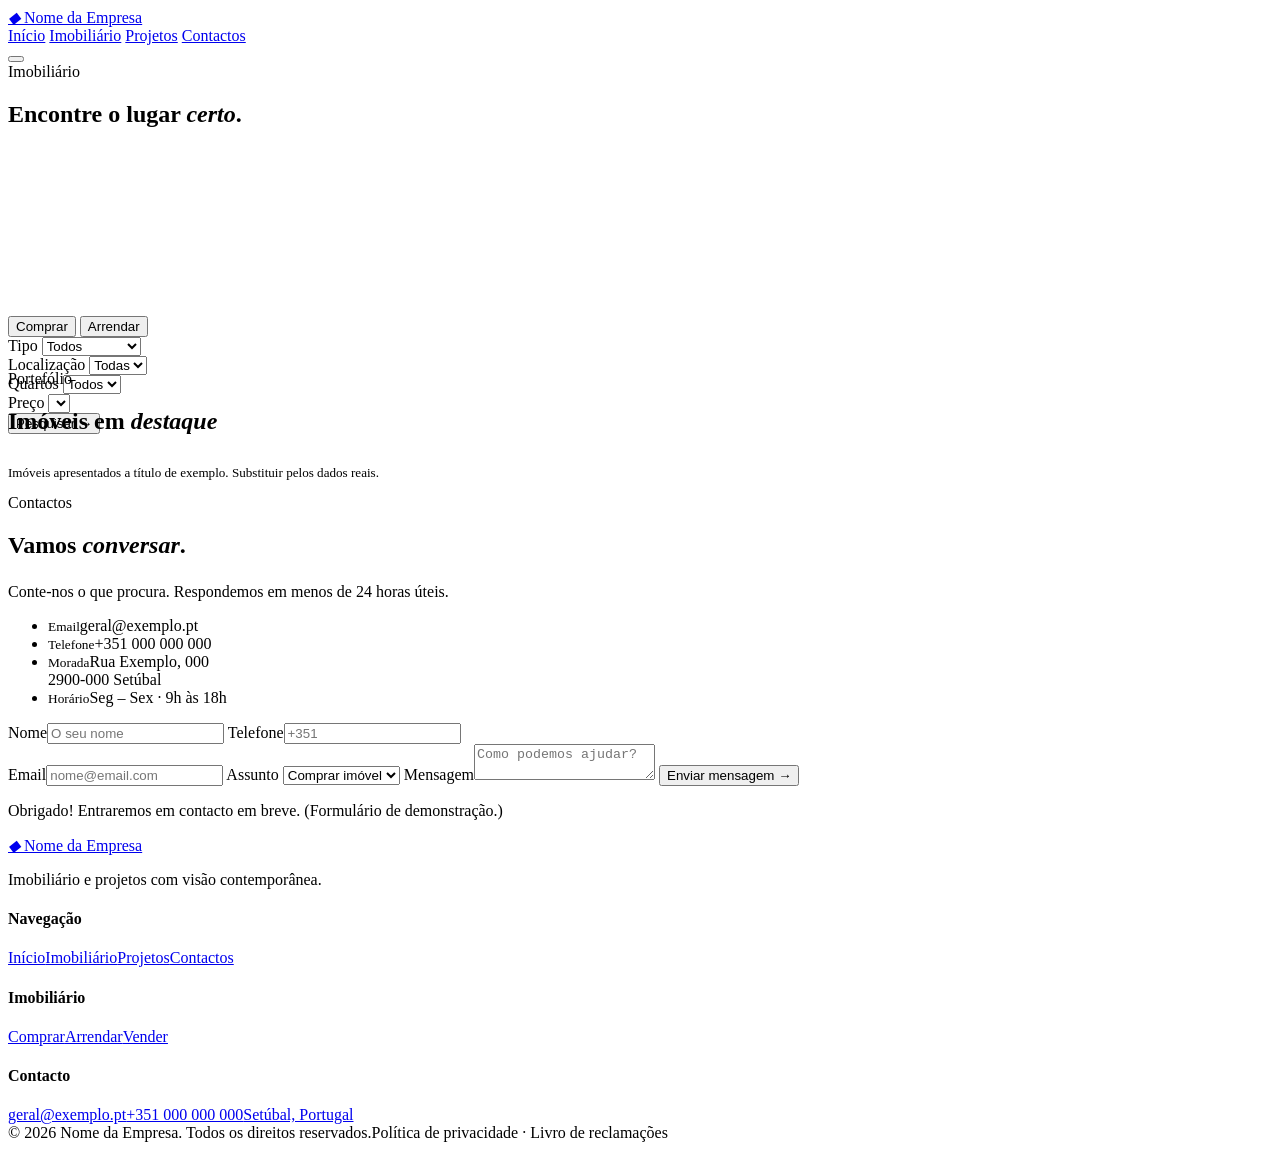
==== imobiliario.html @ 22349553 "Primeiro commit!!" ====
<!doctype html>
<html lang="pt-PT">
<head>
<meta charset="utf-8">
<meta name="viewport" content="width=device-width,initial-scale=1,viewport-fit=cover">
<meta name="theme-color" content="#050505">
<title>Imobiliário | Nome da Empresa</title>
<meta name="description" content="Moradias, apartamentos e terrenos para comprar, vender ou arrendar.">
<link rel="preconnect" href="https://fonts.googleapis.com">
<link rel="preconnect" href="https://fonts.gstatic.com" crossorigin>
<link href="https://fonts.googleapis.com/css2?family=Fraunces:ital,opsz,wght@0,9..144,300;0,9..144,400;1,9..144,300;1,9..144,400&family=Inter:wght@300;400;500;600&display=swap" rel="stylesheet">
<link rel="stylesheet" href="css/style.css">
</head>
<body>

<header class="nav">
  <div class="wrap">
    <a href="index.html" class="logo"><i><span>◆</span></i> Nome da Empresa</a>
    <nav class="menu">
      <a href="index.html">Início</a>
      <a href="imobiliario.html" class="active">Imobiliário</a>
      <a href="projetos.html">Projetos</a>
      <a href="#contactos" class="cta">Contactos</a>
    </nav>
    <button class="burger" aria-label="Menu"><span></span></button>
  </div>
</header>

<section class="hero page-hero" style="padding-bottom:130px">
  <div class="hero-bg" style="background-image:url('https://images.unsplash.com/photo-1613490493576-7fde63acd811?auto=format&fit=crop&w=2000&q=80')"></div>
  <div class="wrap">
    <span class="eyebrow">Imobiliário</span>
    <h1>Encontre o lugar <em>certo</em>.</h1>
    <p class="lead" style="margin-top:24px;color:rgba(255,255,255,.82)">Uma seleção cuidada de imóveis, com acompanhamento em todas as fases do negócio.</p>
  </div>
</section>

<div class="search">
  <div class="wrap">
    <div class="search-box">
      <div class="seg">
        <button class="on" data-neg="comprar">Comprar</button>
        <button data-neg="arrendar">Arrendar</button>
      </div>
      <div class="field"><label for="f-tipo">Tipo</label>
        <select id="f-tipo"><option value="">Todos</option><option>Moradia</option><option>Apartamento</option><option>Terreno</option></select></div>
      <div class="field"><label for="f-zona">Localização</label>
        <select id="f-zona"><option value="">Todas</option></select></div>
      <div class="field"><label for="f-quartos">Quartos</label>
        <select id="f-quartos"><option value="">Todos</option><option value="1">1+</option><option value="2">2+</option><option value="3">3+</option><option value="4">4+</option></select></div>
      <div class="field"><label for="f-preco">Preço</label>
        <select id="f-preco"></select></div>
      <button class="btn btn-primary" id="search-btn">Pesquisar <span class="arr">→</span></button>
    </div>
  </div>
</div>

<section class="sec light" id="listings" style="margin-top:-64px;padding-top:0">
  <div class="wrap">
    <div class="listing-bar">
      <div><span class="eyebrow" style="margin-top:100px">Portefólio</span><h2>Imóveis em <em>destaque</em></h2></div>
      <span class="count" id="count"></span>
    </div>
    <div class="grid" id="grid"></div>
    <p class="muted" style="margin-top:30px;font-size:.82rem">Imóveis apresentados a título de exemplo. Substituir pelos dados reais.</p>
  </div>
</section>

<section class="sec light" id="contactos">
  <div class="wrap contact">
    <div class="rv">
      <span class="eyebrow">Contactos</span>
      <h2>Vamos <em>conversar</em>.</h2>
      <p class="lead muted" style="margin-top:24px">Conte-nos o que procura. Respondemos em menos de 24 horas úteis.</p>
      <ul>
        <li><small>Email</small><span>geral@exemplo.pt</span></li>
        <li><small>Telefone</small><span>+351 000 000 000</span></li>
        <li><small>Morada</small><span>Rua Exemplo, 000<br>2900-000 Setúbal</span></li>
        <li><small>Horário</small><span>Seg – Sex · 9h às 18h</span></li>
      </ul>
    </div>
    <form class="rv d1" data-demo>
      <div class="row">
        <label>Nome<input type="text" required placeholder="O seu nome"></label>
        <label>Telefone<input type="tel" placeholder="+351"></label>
      </div>
      <label>Email<input type="email" required placeholder="nome@email.com"></label>
      <label>Assunto
        <select><option>Comprar imóvel</option><option>Vender imóvel</option><option>Arrendar</option><option>Novo projeto</option><option>Outro</option></select>
      </label>
      <label>Mensagem<textarea placeholder="Como podemos ajudar?"></textarea></label>
      <button class="btn btn-primary" type="submit" style="justify-self:start">Enviar mensagem <span class="arr">→</span></button>
      <p class="form-ok">Obrigado! Entraremos em contacto em breve. (Formulário de demonstração.)</p>
    </form>
  </div>
</section>

<footer>
  <div class="wrap">
    <div class="foot">
      <div><a href="index.html" class="logo"><i><span>◆</span></i> Nome da Empresa</a><p>Imobiliário e projetos com visão contemporânea.</p></div>
      <div><h4>Navegação</h4><a href="index.html">Início</a><a href="imobiliario.html">Imobiliário</a><a href="projetos.html">Projetos</a><a href="#contactos">Contactos</a></div>
      <div><h4>Imobiliário</h4><a href="imobiliario.html">Comprar</a><a href="imobiliario.html">Arrendar</a><a href="imobiliario.html">Vender</a></div>
      <div><h4>Contacto</h4><a href="mailto:geral@exemplo.pt">geral@exemplo.pt</a><a href="tel:+351000000000">+351 000 000 000</a><a href="#contactos">Setúbal, Portugal</a></div>
    </div>
    <div class="legal"><span>© 2026 Nome da Empresa. Todos os direitos reservados.</span><span>Política de privacidade · Livro de reclamações</span></div>
  </div>
</footer>

<script src="js/main.js"></script>
</body>
</html>
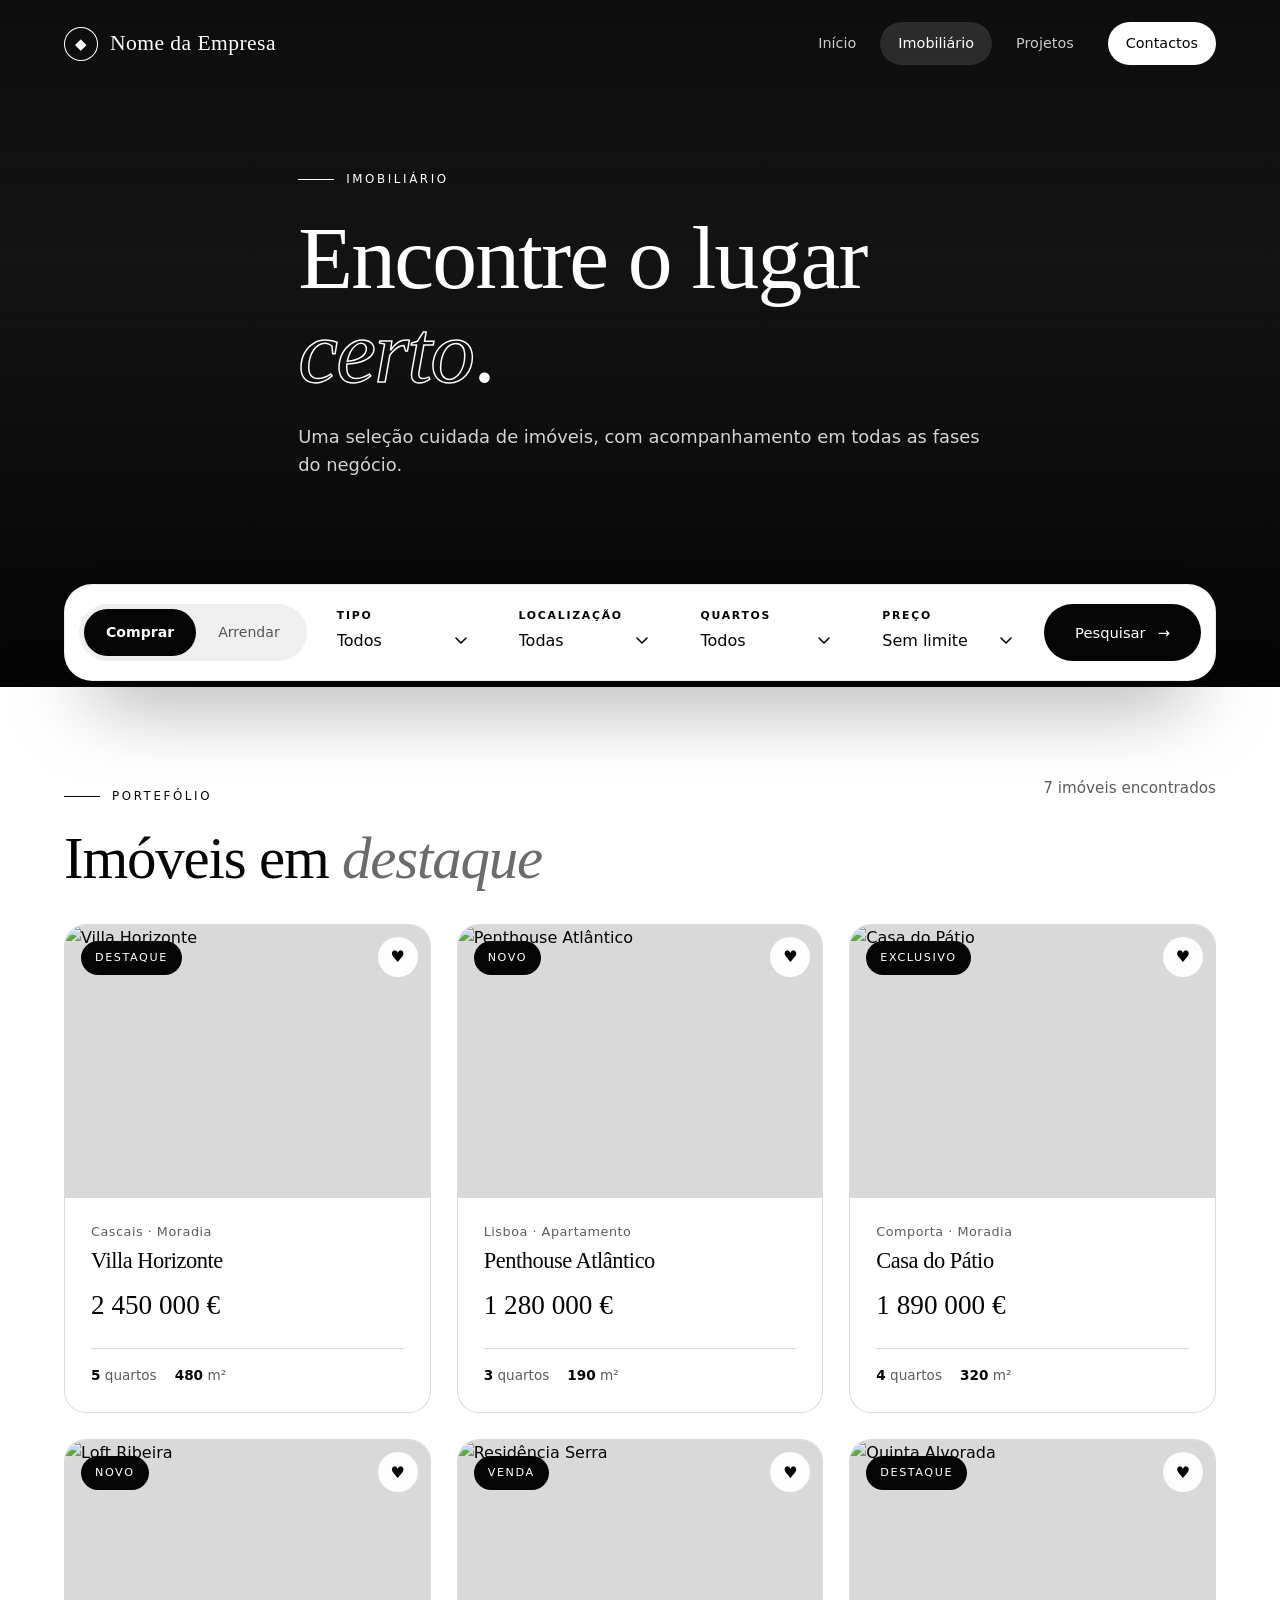
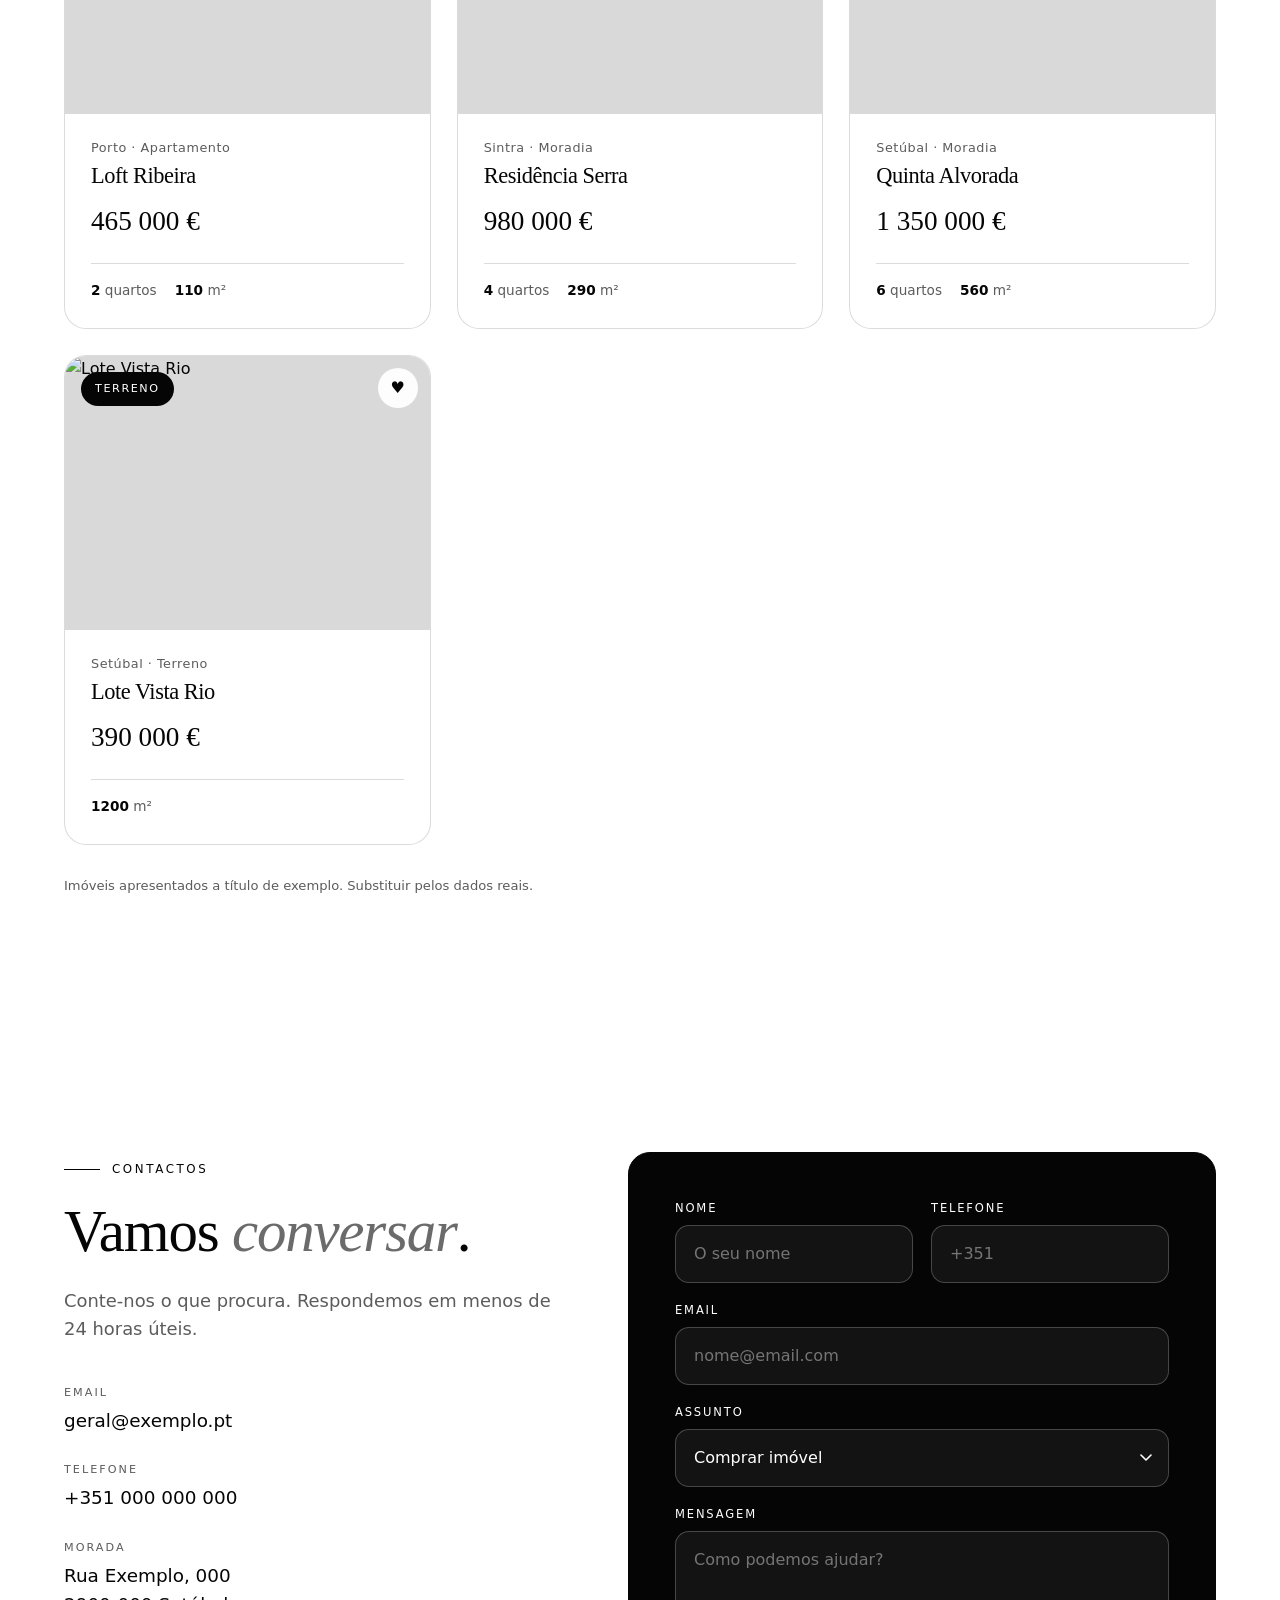
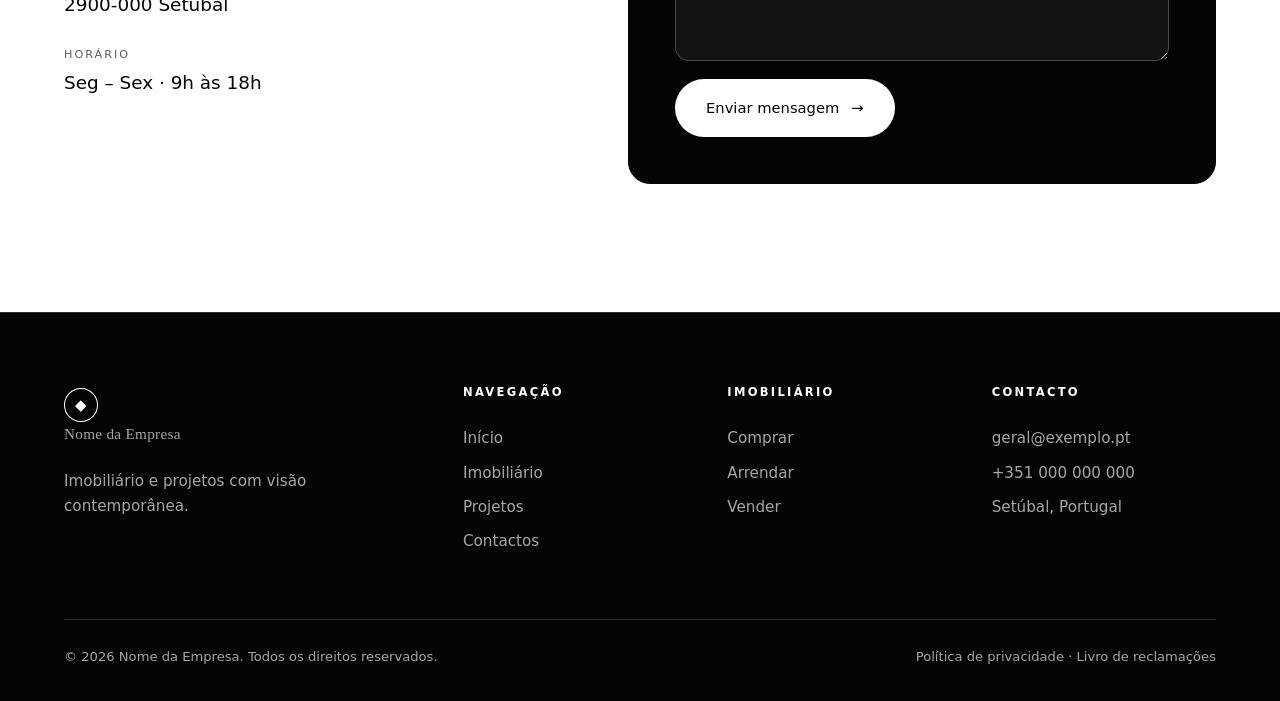
==== commit 1e4050f6: "Alteracoes feitas com sucesso" ====
--- a/imobiliario.html
+++ b/imobiliario.html
@@ -10,6 +10,7 @@
 <link rel="preconnect" href="https://fonts.gstatic.com" crossorigin>
 <link href="https://fonts.googleapis.com/css2?family=Fraunces:ital,opsz,wght@0,9..144,300;0,9..144,400;1,9..144,300;1,9..144,400&family=Inter:wght@300;400;500;600&display=swap" rel="stylesheet">
 <link rel="stylesheet" href="css/style.css">
+<noscript><style>.rv{opacity:1;transform:none}</style></noscript>
 </head>
 <body>
 
@@ -27,7 +28,7 @@
 </header>
 
 <section class="hero page-hero" style="padding-bottom:130px">
-  <div class="hero-bg" style="background-image:url('https://images.unsplash.com/photo-1613490493576-7fde63acd811?auto=format&fit=crop&w=2000&q=80')"></div>
+  <div class="hero-bg" style="--bg-sm:url('https://images.unsplash.com/photo-1613490493576-7fde63acd811?auto=format&fit=crop&w=1200&q=80');--bg-lg:url('https://images.unsplash.com/photo-1613490493576-7fde63acd811?auto=format&fit=crop&w=2000&q=80')"></div>
   <div class="wrap">
     <span class="eyebrow">Imobiliário</span>
     <h1>Encontre o lugar <em>certo</em>.</h1>
--- a/css/style.css
+++ b/css/style.css
@@ -0,0 +1,385 @@
+/* ==========================================================
+   Base — tema preto & branco (predomínio do branco)
+   ========================================================== */
+:root{
+  --bg:#050505; --bg2:#111111; --ink:#ffffff; --muted:#a6a6a6; --line:rgba(255,255,255,.16);
+  --paper:#ffffff; --paper-ink:#050505; --paper-muted:#5c5c5c; --paper-line:rgba(0,0,0,.14); --paper-soft:#f2f2f2;
+  --radius:22px; --ease:cubic-bezier(.2,.7,.2,1);
+  --display:'Fraunces',Georgia,serif; --sans:'Inter',system-ui,sans-serif;
+  --pad:clamp(20px,5vw,72px);
+}
+*{box-sizing:border-box;margin:0;padding:0}
+html{scroll-behavior:smooth}
+body{font-family:var(--sans);background:var(--bg);color:var(--ink);line-height:1.6;-webkit-font-smoothing:antialiased;overflow-x:hidden}
+img{display:block;max-width:100%}
+a{color:inherit;text-decoration:none}
+button{font:inherit;cursor:pointer;border:0;background:none;color:inherit}
+.wrap{max-width:1360px;margin:0 auto;padding:0 var(--pad)}
+section{position:relative}
+#contactos{scroll-margin-top:40px}
+.sec{padding:clamp(72px,10vw,140px) 0}
+.light{background:var(--paper);color:var(--paper-ink)}
+.light .muted{color:var(--paper-muted)}
+.muted{color:var(--muted)}
+
+h1,h2,h3{font-family:var(--display);font-weight:400;line-height:1.05;letter-spacing:-.02em}
+h1{font-size:clamp(2.8rem,8vw,7rem)}
+h2{font-size:clamp(2.1rem,4.6vw,4rem)}
+h3{font-size:1.5rem}
+em{font-style:italic;color:#bdbdbd}
+.light em{color:#6b6b6b}
+.hero h1 em{color:transparent;-webkit-text-stroke:1.5px #fff}
+.eyebrow{display:inline-flex;align-items:center;gap:12px;font-size:.74rem;letter-spacing:.22em;text-transform:uppercase;color:var(--ink);margin-bottom:22px;font-weight:500}
+.light .eyebrow{color:var(--paper-ink)}
+.eyebrow::before{content:"";width:36px;height:1px;background:currentColor}
+.lead{font-size:clamp(1.05rem,1.4vw,1.25rem);max-width:60ch}
+
+/* Buttons */
+.btn{display:inline-flex;align-items:center;gap:12px;padding:16px 30px;border-radius:999px;font-weight:500;font-size:.92rem;transition:.4s var(--ease);border:1px solid transparent}
+.btn-primary{background:#fff;color:#050505}
+.btn-primary:hover{background:#e4e4e4;transform:translateY(-2px)}
+.light .btn-primary{background:#050505;color:#fff}
+.light .btn-primary:hover{background:#2b2b2b}
+.btn-line{border-color:rgba(255,255,255,.35);color:var(--ink)}
+.btn-line:hover{background:#fff;color:#050505;border-color:#fff}
+.light .btn-line{border-color:rgba(0,0,0,.3);color:var(--paper-ink)}
+.light .btn-line:hover{background:var(--paper-ink);color:#fff;border-color:var(--paper-ink)}
+.btn .arr{transition:transform .4s var(--ease)}
+.btn:hover .arr{transform:translateX(5px)}
+
+/* ==========================================================
+   Header
+   ========================================================== */
+.nav{position:fixed;inset:0 0 auto 0;z-index:50;padding:22px 0;transition:.4s var(--ease)}
+/* O fundo desfocado vive num pseudo-elemento: um backdrop-filter no próprio .nav prendia o menu mobile (position:fixed) ao cabeçalho em vez do ecrã */
+.nav::before{content:"";position:absolute;inset:0;z-index:-1;background:rgba(5,5,5,.86);-webkit-backdrop-filter:blur(18px);backdrop-filter:blur(18px);border-bottom:1px solid var(--line);opacity:0;transition:opacity .4s var(--ease)}
+.nav.scrolled{padding:14px 0}
+.nav.scrolled::before{opacity:1}
+.nav .wrap{display:flex;align-items:center;justify-content:space-between}
+.logo{display:flex;align-items:center;gap:12px;font-family:var(--display);font-size:1.35rem;letter-spacing:.02em}
+.logo i{width:34px;height:34px;border:1px solid #fff;border-radius:50%;display:grid;place-items:center;font-style:normal;color:#fff;font-size:.95rem;transform:rotate(45deg)}
+.logo i span{transform:rotate(-45deg)}
+.menu{display:flex;gap:6px;align-items:center}
+.menu a{padding:10px 18px;border-radius:999px;font-size:.9rem;color:rgba(255,255,255,.78);transition:.3s}
+.menu a:hover,.menu a.active{color:#fff;background:rgba(255,255,255,.12)}
+.menu a.cta{background:#fff;color:#050505;margin-left:10px;font-weight:500}
+.menu a.cta:hover{background:#e4e4e4}
+.burger{display:none;width:44px;height:44px;border:1px solid var(--line);border-radius:50%;place-items:center}
+.burger span,.burger span::before{display:block;width:18px;height:1.5px;background:#fff;position:relative;content:""}
+.burger span::before{position:absolute;top:6px;left:0}
+@media(max-width:860px){
+  .burger{display:grid}
+  .menu{position:fixed;inset:0;background:var(--bg);flex-direction:column;justify-content:center;gap:10px;opacity:0;visibility:hidden;pointer-events:none;transition:opacity .4s var(--ease),visibility 0s linear .4s}
+  .menu.open{opacity:1;visibility:visible;pointer-events:auto;transition-delay:0s}
+  .menu a{font-family:var(--display);font-size:clamp(1.6rem,7vw,2rem);color:#fff}
+  .burger{position:relative;z-index:60}
+  .logo{position:relative;z-index:60}
+}
+
+/* ==========================================================
+   Hero
+   ========================================================== */
+.hero{min-height:100vh;min-height:100svh;display:flex;align-items:flex-end;padding:clamp(110px,16vw,140px) 0 clamp(44px,8vw,70px);overflow:hidden;isolation:isolate}
+.hero-bg{position:absolute;inset:0;z-index:-2;background:#1a1a1a center/cover no-repeat;background-image:var(--bg-sm);transform:scale(1.08);animation:zoom 18s var(--ease) forwards}
+/* Imagem de fundo leve em telemóvel, grande só a partir de tablet (o browser só descarrega a que se aplica) */
+@media(min-width:700px){.hero-bg{background-image:var(--bg-lg,var(--bg-sm))}}
+@keyframes zoom{to{transform:scale(1)}}
+.hero::after{content:"";position:absolute;inset:0;z-index:-1;background:linear-gradient(180deg,rgba(5,5,5,.6) 0%,rgba(5,5,5,.3) 40%,rgba(5,5,5,.94) 100%)}
+.hero h1{max-width:14ch}
+.hero p.lead{margin:28px 0 38px;color:rgba(255,255,255,.82)}
+.hero-actions{display:flex;gap:14px;flex-wrap:wrap}
+.hero-foot{display:flex;justify-content:space-between;align-items:flex-end;gap:30px;flex-wrap:wrap}
+.scroll-cue{display:flex;align-items:center;gap:14px;font-size:.72rem;letter-spacing:.2em;text-transform:uppercase;color:var(--muted)}
+.scroll-cue::after{content:"";width:1px;height:54px;background:linear-gradient(#fff,transparent);animation:cue 2s infinite}
+@keyframes cue{0%{transform:scaleY(0);transform-origin:top}50%{transform:scaleY(1);transform-origin:top}51%{transform-origin:bottom}100%{transform:scaleY(0);transform-origin:bottom}}
+.page-hero{min-height:72vh;min-height:72svh}
+.page-hero h1{font-size:clamp(2.3rem,7vw,6rem)}
+
+/* ==========================================================
+   Cartão preto dentro de secção branca
+   ========================================================== */
+.dark-card{background:var(--bg2);color:#fff;border-radius:var(--radius);padding:clamp(30px,6vw,80px)}
+.light .dark-card .eyebrow{color:#fff}
+.light .dark-card .muted{color:rgba(255,255,255,.7)}
+.light .dark-card em{color:#bdbdbd}
+.light .dark-card .btn-line{border-color:rgba(255,255,255,.35);color:#fff}
+.light .dark-card .btn-line:hover{background:#fff;color:#050505;border-color:#fff}
+.dark-card .img-frame{border:1px solid var(--line)}
+
+/* ==========================================================
+   Layout helpers
+   ========================================================== */
+.split{display:grid;grid-template-columns:1fr 1fr;gap:clamp(30px,6vw,110px);align-items:center}
+@media(max-width:900px){.split{grid-template-columns:1fr}}
+.head{display:flex;justify-content:space-between;align-items:flex-end;gap:30px;flex-wrap:wrap;margin-bottom:56px}
+.head h2{max-width:16ch}
+.img-frame{border-radius:var(--radius);overflow:hidden;position:relative;aspect-ratio:4/5;background:#1a1a1a}
+.img-frame img{width:100%;height:100%;object-fit:cover;transition:transform 1.2s var(--ease)}
+.img-frame:hover img{transform:scale(1.05)}
+
+/* Division cards (home) */
+.divisions{display:grid;grid-template-columns:1fr 1fr;gap:22px}
+@media(max-width:820px){.divisions{grid-template-columns:1fr}}
+.division{position:relative;min-height:560px;border-radius:var(--radius);overflow:hidden;display:flex;align-items:flex-end;padding:38px;isolation:isolate;background:#1a1a1a;border:1px solid var(--line)}
+.division img{position:absolute;inset:0;width:100%;height:100%;object-fit:cover;z-index:-2;transition:transform 1.4s var(--ease)}
+.division::after{content:"";position:absolute;inset:0;z-index:-1;background:linear-gradient(180deg,transparent 30%,rgba(5,5,5,.94))}
+.division:hover img{transform:scale(1.07)}
+.division .num{position:absolute;top:30px;left:38px;font-family:var(--display);font-size:1rem;color:#fff;letter-spacing:.2em}
+.division .go{position:absolute;top:24px;right:24px;width:56px;height:56px;border-radius:50%;background:#fff;color:#050505;display:grid;place-items:center;transition:.5s var(--ease);border:1px solid #fff}
+.division:hover .go{background:#050505;color:#fff;transform:rotate(45deg)}
+.division h3{font-size:clamp(2rem,3.4vw,3rem);margin-bottom:10px}
+.division p{color:rgba(255,255,255,.78);max-width:40ch}
+
+/* CTA band */
+.cta-band{padding:clamp(80px,12vw,160px) 0;text-align:center;background:radial-gradient(60% 80% at 50% 0%,rgba(255,255,255,.14),transparent 70%),var(--bg)}
+.cta-band h2{max-width:18ch;margin:0 auto 34px}
+
+/* ==========================================================
+   Imobiliário
+   ========================================================== */
+.search{position:relative;z-index:5;margin-top:-64px}
+.search-box{background:#fff;color:#050505;border:1px solid rgba(0,0,0,.08);border-radius:28px;padding:14px;display:grid;grid-template-columns:auto repeat(4,1fr) auto;gap:10px;align-items:center;box-shadow:0 40px 80px -30px rgba(0,0,0,.55)}
+.seg{display:flex;background:#efefef;border-radius:999px;padding:5px}
+.seg button{padding:12px 22px;border-radius:999px;font-size:.88rem;color:#555;transition:.3s}
+.seg button.on{background:#050505;color:#fff;font-weight:600}
+.field{display:flex;flex-direction:column;padding:8px 20px;border-radius:18px;transition:.3s}
+.field:hover{background:#f3f3f3}
+.field label{font-size:.68rem;letter-spacing:.16em;text-transform:uppercase;color:#050505;font-weight:600}
+.field select{background:none;border:0;color:#050505;font:inherit;font-size:.98rem;outline:none;appearance:none;cursor:pointer;padding:4px 0}
+.field select option{color:#111}
+.search-box .btn-primary{background:#050505;color:#fff}
+.search-box .btn-primary:hover{background:#333}
+@media(max-width:1100px){.search-box{grid-template-columns:1fr 1fr}.seg{grid-column:1/-1;justify-content:center}.search-box .btn{grid-column:1/-1;justify-content:center}}
+
+.listing-bar{display:flex;justify-content:space-between;align-items:center;margin:70px 0 34px;gap:20px;flex-wrap:wrap}
+.count{color:var(--paper-muted);font-size:.95rem}
+.grid{display:grid;grid-template-columns:repeat(3,1fr);gap:26px}
+@media(max-width:1000px){.grid{grid-template-columns:1fr 1fr}}
+@media(max-width:640px){.grid{grid-template-columns:1fr}}
+.card{background:#fff;border:1px solid var(--paper-line);border-radius:var(--radius);overflow:hidden;transition:.6s var(--ease);display:flex;flex-direction:column}
+.card:hover{transform:translateY(-10px);border-color:#050505;box-shadow:0 40px 70px -35px rgba(0,0,0,.4)}
+.card .ph{position:relative;aspect-ratio:4/3;overflow:hidden;background:#d9d9d9}
+.card .ph img{width:100%;height:100%;object-fit:cover;transition:transform 1.2s var(--ease)}
+.card:hover .ph img{transform:scale(1.08)}
+.tag{position:absolute;top:16px;left:16px;background:#050505;color:#fff;font-size:.7rem;letter-spacing:.14em;text-transform:uppercase;padding:8px 14px;border-radius:999px}
+.fav{position:absolute;top:12px;right:12px;width:40px;height:40px;border-radius:50%;background:rgba(255,255,255,.95);display:grid;place-items:center;color:#050505;transition:.3s}
+.fav.on{background:#050505;color:#fff}
+.card .body{padding:24px 26px 26px;display:flex;flex-direction:column;gap:6px;flex:1}
+.card .loc{font-size:.8rem;color:var(--paper-muted);letter-spacing:.04em}
+.card h3{font-size:1.4rem;color:var(--paper-ink)}
+.card .price{font-family:var(--display);font-size:1.7rem;color:var(--paper-ink);margin:6px 0 14px}
+.card .specs{display:flex;gap:18px;padding-top:16px;border-top:1px solid var(--paper-line);font-size:.85rem;color:var(--paper-muted);margin-top:auto}
+.card .specs b{color:var(--paper-ink);font-weight:600}
+.empty{grid-column:1/-1;text-align:center;padding:80px 0;color:var(--paper-muted)}
+
+.services{display:grid;grid-template-columns:repeat(4,1fr);gap:1px;background:var(--line);border:1px solid var(--line);border-radius:var(--radius);overflow:hidden}
+@media(max-width:900px){.services{grid-template-columns:1fr 1fr}}
+@media(max-width:520px){.services{grid-template-columns:1fr}}
+.service{background:var(--bg);padding:40px 30px;transition:.4s}
+.service:hover{background:var(--bg2)}
+.service span{color:#fff;font-family:var(--display);font-size:1.1rem}
+.service h3{margin:50px 0 10px;font-size:1.35rem}
+.service p{color:var(--muted);font-size:.92rem}
+.light .services{background:var(--paper-line);border-color:var(--paper-line)}
+.light .service{background:#fff}
+.light .service span{color:var(--paper-ink)}
+.light .service p{color:var(--paper-muted)}
+.light .service:hover{background:#050505;color:#fff}
+.light .service:hover span{color:#fff}
+.light .service:hover p{color:#b5b5b5}
+
+/* ==========================================================
+   Projetos
+   ========================================================== */
+.filters{display:flex;gap:10px;flex-wrap:wrap;margin-bottom:46px}
+.chip{padding:12px 24px;border-radius:999px;border:1px solid rgba(0,0,0,.22);background:#fff;color:#050505;font-size:.88rem;transition:.3s}
+.chip:hover{border-color:#050505;box-shadow:0 8px 20px -10px rgba(0,0,0,.35)}
+.chip.on{background:#050505;color:#fff;border-color:#050505}
+.work-grid{display:grid;grid-template-columns:repeat(12,1fr);gap:26px}
+.work{position:relative;border-radius:var(--radius);overflow:hidden;grid-column:span 6;aspect-ratio:4/3;background:#1a1a1a;isolation:isolate;display:block}
+.work:nth-child(4n+1),.work:nth-child(4n+4){grid-column:span 7}
+.work:nth-child(4n+2),.work:nth-child(4n+3){grid-column:span 5}
+@media(max-width:820px){.work,.work:nth-child(n){grid-column:1/-1}}
+.work img{position:absolute;inset:0;width:100%;height:100%;object-fit:cover;z-index:-2;transition:transform 1.4s var(--ease)}
+.work::after{content:"";position:absolute;inset:0;z-index:-1;background:linear-gradient(180deg,transparent 45%,rgba(5,5,5,.9));opacity:.85;transition:.5s}
+.work:hover img{transform:scale(1.08)}
+.work .meta{position:absolute;inset:auto 0 0 0;padding:30px;color:#fff;display:flex;justify-content:space-between;align-items:flex-end;gap:16px}
+.work .meta small{display:block;color:rgba(255,255,255,.8);letter-spacing:.18em;text-transform:uppercase;font-size:.7rem;margin-bottom:6px}
+.work .meta h3{font-size:1.7rem}
+.work .meta .go{width:50px;height:50px;border-radius:50%;background:#fff;color:#111;display:grid;place-items:center;flex:none;transform:translateY(14px);opacity:0;transition:.5s var(--ease)}
+.work:hover .meta .go{transform:none;opacity:1}
+.work.hide{display:none}
+
+/* ==========================================================
+   Contactos (secção no fim de cada página)
+   ========================================================== */
+.contact{display:grid;grid-template-columns:1fr 1.2fr;gap:clamp(30px,6vw,100px)}
+@media(max-width:900px){.contact{grid-template-columns:1fr}}
+.contact ul{list-style:none;margin-top:40px;display:grid;gap:26px}
+.contact li small{display:block;color:var(--paper-muted);letter-spacing:.18em;text-transform:uppercase;font-size:.7rem;margin-bottom:4px;font-weight:500}
+.contact li span{font-size:1.15rem}
+form{display:grid;gap:18px;background:var(--bg);color:#fff;border:1px solid var(--bg);border-radius:var(--radius);padding:clamp(24px,4vw,46px)}
+form .row{display:grid;grid-template-columns:1fr 1fr;gap:18px}
+@media(max-width:560px){form .row{grid-template-columns:1fr}}
+form label{display:grid;gap:8px;font-size:.72rem;letter-spacing:.16em;text-transform:uppercase;color:#fff;font-weight:500}
+form input,form select,form textarea{font:inherit;font-size:1rem;letter-spacing:0;text-transform:none;color:#fff;background:rgba(255,255,255,.06);border:1px solid rgba(255,255,255,.22);border-radius:14px;padding:15px 18px;outline:none;transition:.3s}
+form input:focus,form select:focus,form textarea:focus{border-color:#fff;background:rgba(255,255,255,.1)}
+form select option{color:#111}
+form textarea{min-height:130px;resize:vertical}
+.light form .btn-primary{background:#fff;color:#050505}
+.light form .btn-primary:hover{background:#e4e4e4}
+.form-ok{display:none;color:#fff;font-size:.95rem}
+
+/* ==========================================================
+   Footer
+   ========================================================== */
+footer{border-top:1px solid var(--line);padding:70px 0 34px;background:var(--bg)}
+.foot{display:grid;grid-template-columns:1.6fr 1fr 1fr 1fr;gap:40px}
+@media(max-width:820px){.foot{grid-template-columns:1fr 1fr}}
+.foot h4{font-size:.72rem;letter-spacing:.2em;text-transform:uppercase;color:#fff;margin-bottom:20px;font-weight:600}
+.foot a{display:block;color:var(--muted);padding:5px 0;transition:.3s;font-size:.95rem}
+.foot a:hover{color:#fff}
+.foot p{color:var(--muted);max-width:34ch;margin-top:18px;font-size:.95rem}
+.legal{display:flex;justify-content:space-between;gap:20px;flex-wrap:wrap;margin-top:60px;padding-top:26px;border-top:1px solid var(--line);font-size:.82rem;color:var(--muted)}
+
+/* ==========================================================
+   Reveal
+   ========================================================== */
+.rv{opacity:0;transform:translateY(40px);transition:opacity 1s var(--ease),transform 1s var(--ease)}
+.rv.in{opacity:1;transform:none}
+.rv.d1{transition-delay:.1s}.rv.d2{transition-delay:.2s}.rv.d3{transition-delay:.3s}
+/* ==========================================================
+   Responsivo — Android / iPhone / tablets
+   (bloco ao fim do ficheiro, antes de prefers-reduced-motion)
+   ========================================================== */
+html{-webkit-text-size-adjust:100%;text-size-adjust:100%;-webkit-tap-highlight-color:transparent}
+html.menu-open,html.menu-open body{overflow:hidden}
+a,button,.chip,.seg button,.fav{touch-action:manipulation}
+.btn:active{transform:scale(.98)}
+
+/* Áreas seguras (notch / barra de gestos) — requer viewport-fit=cover */
+.wrap{padding-left:max(var(--pad),env(safe-area-inset-left,0px));padding-right:max(var(--pad),env(safe-area-inset-right,0px))}
+.nav{padding-top:calc(22px + env(safe-area-inset-top,0px))}
+.nav.scrolled{padding-top:calc(14px + env(safe-area-inset-top,0px))}
+footer{padding-bottom:calc(34px + env(safe-area-inset-bottom,0px))}
+
+/* Hambúrguer com 3 linhas simétricas que passa a X */
+.burger span{transition:background .2s}
+.burger span::before{top:-6px;transition:top .3s var(--ease),transform .3s var(--ease)}
+.burger span::after{content:"";display:block;position:absolute;left:0;top:6px;width:18px;height:1.5px;background:#fff;transition:top .3s var(--ease),transform .3s var(--ease)}
+.burger[aria-expanded="true"] span{background:transparent}
+.burger[aria-expanded="true"] span::before{top:0;transform:rotate(45deg)}
+.burger[aria-expanded="true"] span::after{top:0;transform:rotate(-45deg)}
+
+/* Selects: 16px evita o zoom automático do iOS; seta própria porque appearance:none a remove */
+.field select{font-size:1rem;width:100%;min-height:28px;padding-right:22px;background-image:url("data:image/svg+xml,%3Csvg xmlns='http://www.w3.org/2000/svg' viewBox='0 0 12 8'%3E%3Cpath d='M1 1l5 5 5-5' fill='none' stroke='%23050505' stroke-width='1.6' stroke-linecap='round' stroke-linejoin='round'/%3E%3C/svg%3E");background-repeat:no-repeat;background-position:right 2px center;background-size:12px}
+form input,form select,form textarea{font-size:16px;min-height:50px;-webkit-appearance:none;appearance:none}
+form select,form select:focus{padding-right:44px;background-image:url("data:image/svg+xml,%3Csvg xmlns='http://www.w3.org/2000/svg' viewBox='0 0 12 8'%3E%3Cpath d='M1 1l5 5 5-5' fill='none' stroke='%23ffffff' stroke-width='1.6' stroke-linecap='round' stroke-linejoin='round'/%3E%3C/svg%3E");background-repeat:no-repeat;background-position:right 16px center;background-size:12px}
+form textarea{min-height:130px}
+.contact li span{overflow-wrap:anywhere}
+
+/* Painel preto dentro de secção branca (faixa de chamada à ação) */
+.panel{display:flex;justify-content:space-between;align-items:center;gap:30px 50px;flex-wrap:wrap;background:var(--bg2);color:#fff;border-radius:var(--radius);padding:clamp(30px,6vw,80px)}
+.panel h2{max-width:18ch}
+.panel p{color:rgba(255,255,255,.7);margin-top:18px;max-width:46ch}
+.panel .eyebrow{color:#fff}
+.panel em{color:#bdbdbd}
+.panel .btn-primary{background:#fff;color:#050505}
+.panel .btn-primary:hover{background:#e4e4e4}
+@media(max-width:640px){.panel{flex-direction:column;align-items:stretch}.panel .btn{justify-content:center}}
+
+/* Pesquisa: passa a 2 colunas mais cedo */
+@media(max-width:1180px){.search-box{grid-template-columns:1fr 1fr}.seg{grid-column:1/-1;justify-content:center}.search-box .btn{grid-column:1/-1;justify-content:center}}
+
+/* Tablets e telemóveis grandes */
+@media(max-width:860px){
+  .menu{padding:calc(90px + env(safe-area-inset-top,0px)) 24px calc(40px + env(safe-area-inset-bottom,0px));overflow-y:auto;-webkit-overflow-scrolling:touch}
+  .menu a.cta{margin:14px 0 0;padding:14px 34px}
+  .foot>div:first-child{grid-column:1/-1}
+  .foot{gap:34px 24px}
+}
+
+/* Telemóveis */
+@media(max-width:640px){
+  :root{--radius:18px}
+  .sec{padding:64px 0}
+  h3{font-size:1.3rem}
+  .hero h1,.page-hero h1{font-size:clamp(2.3rem,10.5vw,3.3rem)}
+  .hero h1{max-width:none}
+  .hero p.lead{margin:20px 0 28px}
+  .hero-foot{gap:24px}
+  .hero-actions{width:100%}
+  .hero-actions .btn{flex:1 1 100%;justify-content:center}
+  .scroll-cue{display:none}
+  .eyebrow{font-size:.7rem;letter-spacing:.18em;margin-bottom:18px}
+  .eyebrow::before{width:26px}
+  .logo{font-size:1.15rem;gap:10px}
+  .logo i{width:30px;height:30px;font-size:.85rem}
+  .btn{padding:15px 24px;min-height:48px}
+  .head{margin-bottom:34px;gap:18px}
+  .head h2{max-width:none}
+  .img-frame{aspect-ratio:4/4.4}
+  .division{min-height:420px;padding:26px}
+  .division .num{top:22px;left:26px}
+  .division .go{top:18px;right:18px;width:46px;height:46px}
+  .cta-band h2{max-width:none}
+  .grid,.work-grid{gap:18px}
+  .card .body{padding:20px 20px 22px}
+  .card .specs{flex-wrap:wrap;gap:8px 16px}
+  .fav{width:44px;height:44px;top:10px;right:10px}
+  .listing-bar{margin:50px 0 26px}
+  .service{padding:28px 22px}
+  .service h3{margin:30px 0 8px}
+  .filters{flex-wrap:nowrap;overflow-x:auto;gap:8px;margin-bottom:30px;margin-inline:calc(var(--pad) * -1);padding-inline:var(--pad);scrollbar-width:none;-webkit-overflow-scrolling:touch}
+  .filters::-webkit-scrollbar{display:none}
+  .chip{flex:none;padding:12px 20px;min-height:44px}
+  .work .meta{padding:20px}
+  .work .meta h3{font-size:1.35rem}
+  .contact ul{margin-top:28px;gap:20px}
+  .contact li span{font-size:1.05rem}
+  form{gap:16px}
+  form .btn{width:100%;justify-content:center}
+  .foot a{padding:8px 0}
+  .legal{flex-direction:column;gap:8px;margin-top:40px}
+  .rv{transform:translateY(24px)}
+}
+
+/* Pesquisa em coluna única */
+@media(max-width:560px){
+  .search{margin-top:-48px}
+  .search-box{grid-template-columns:1fr;border-radius:22px;padding:12px;gap:8px}
+  .seg button{flex:1;padding:13px 16px;min-height:44px}
+  .field{padding:10px 16px;background:#f5f5f5}
+}
+
+/* Ecrãs muito pequenos (iPhone SE / Android compactos) */
+@media(max-width:380px){
+  :root{--pad:18px}
+  h2{font-size:1.9rem}
+  .foot{grid-template-columns:1fr}
+  .menu a{font-size:1.5rem}
+}
+
+/* Telemóvel em horizontal */
+@media(max-height:520px) and (orientation:landscape){
+  .hero,.page-hero{min-height:auto;padding-top:96px;padding-bottom:40px}
+  .menu{justify-content:flex-start;gap:4px;padding-top:80px}
+  .menu a{font-size:1.4rem;padding:6px 18px}
+}
+
+/* Ecrãs tácteis: sem estados :hover "colados" depois do toque */
+@media(hover:none){
+  .btn-primary:hover,.card:hover{transform:none}
+  .card:hover{border-color:var(--paper-line);box-shadow:none}
+  .card:hover .ph img,.img-frame:hover img,.division:hover img,.work:hover img{transform:none}
+  .btn-line:hover{background:transparent;color:var(--ink);border-color:rgba(255,255,255,.35)}
+  .light .btn-line:hover{background:transparent;color:var(--paper-ink);border-color:rgba(0,0,0,.3)}
+  .light .dark-card .btn-line:hover{background:transparent;color:#fff;border-color:rgba(255,255,255,.35)}
+  .light .service:hover{background:#fff;color:inherit}
+  .light .service:hover span{color:var(--paper-ink)}
+  .light .service:hover p{color:var(--paper-muted)}
+  .division:hover .go{background:#fff;color:#050505;transform:none}
+  .work .meta .go{opacity:1;transform:none}
+}
+
+@media(prefers-reduced-motion:reduce){*{animation:none!important;transition:none!important}.rv{opacity:1;transform:none}}
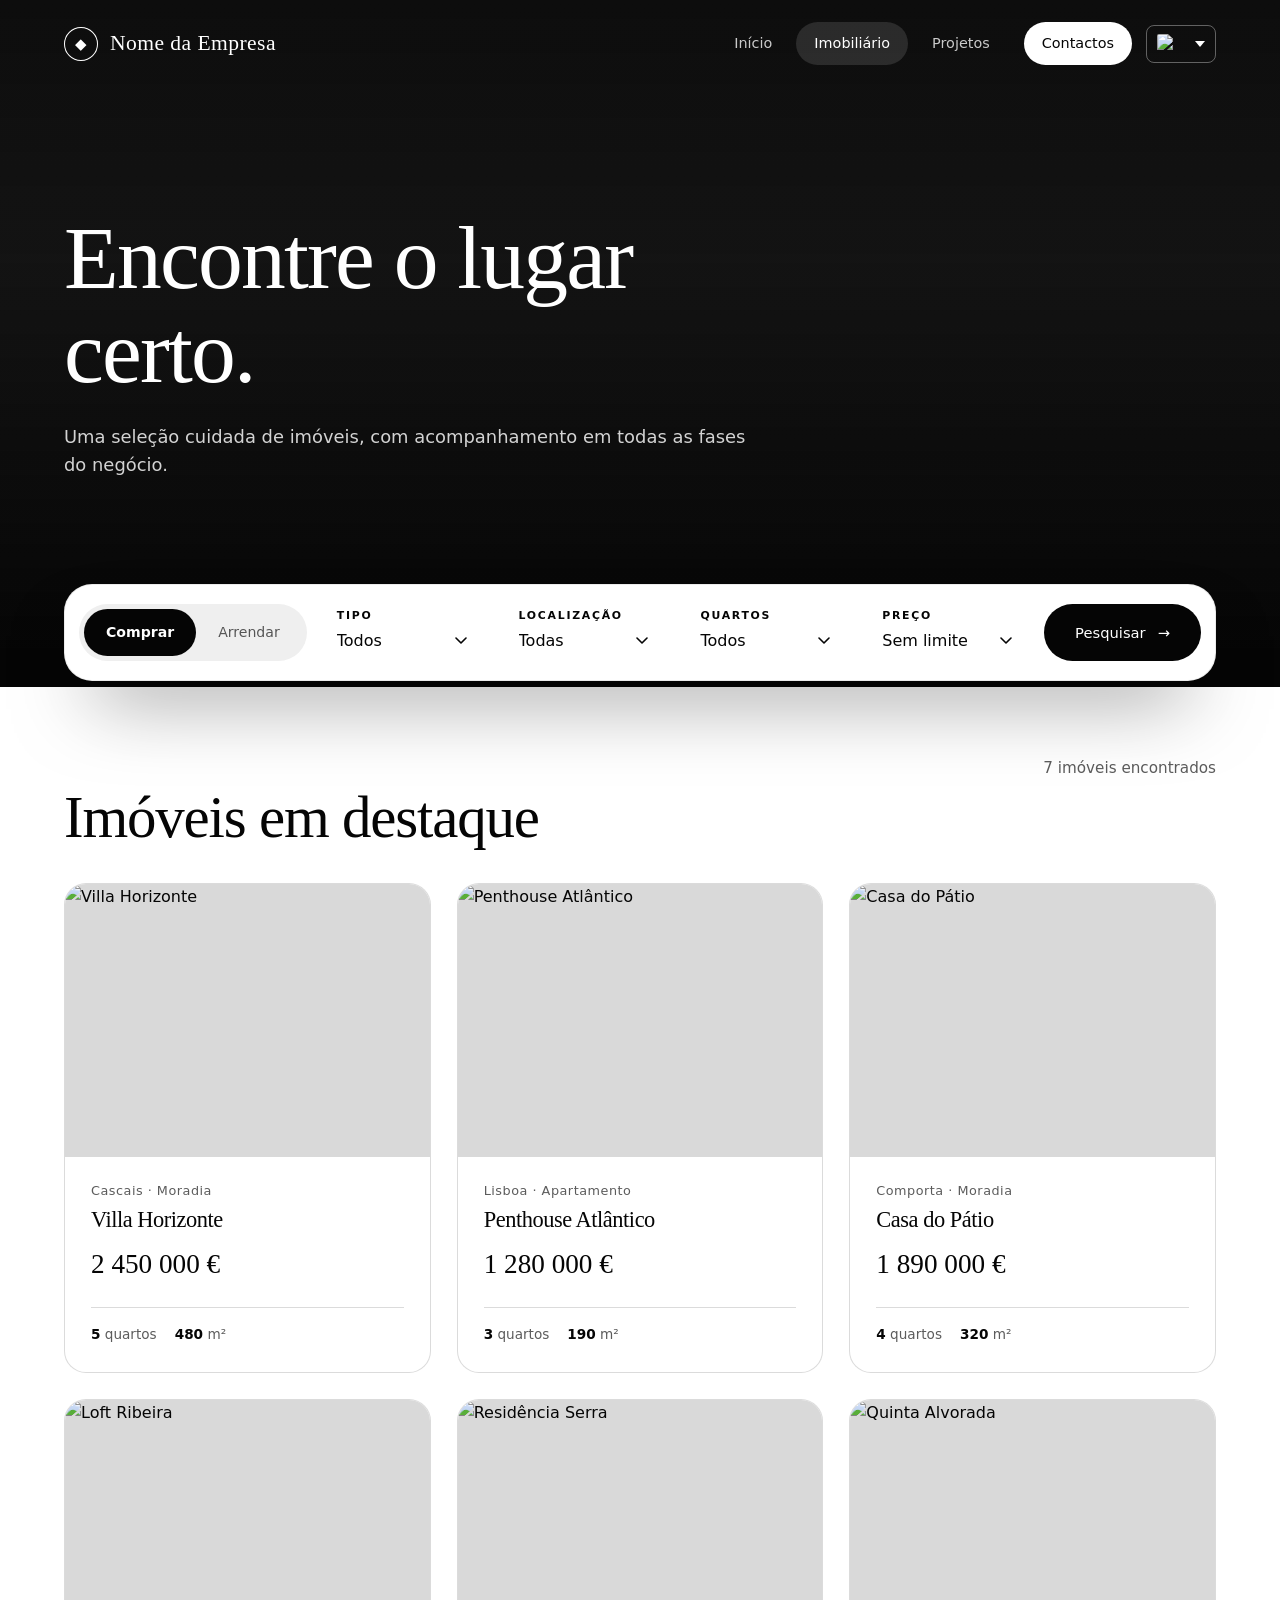
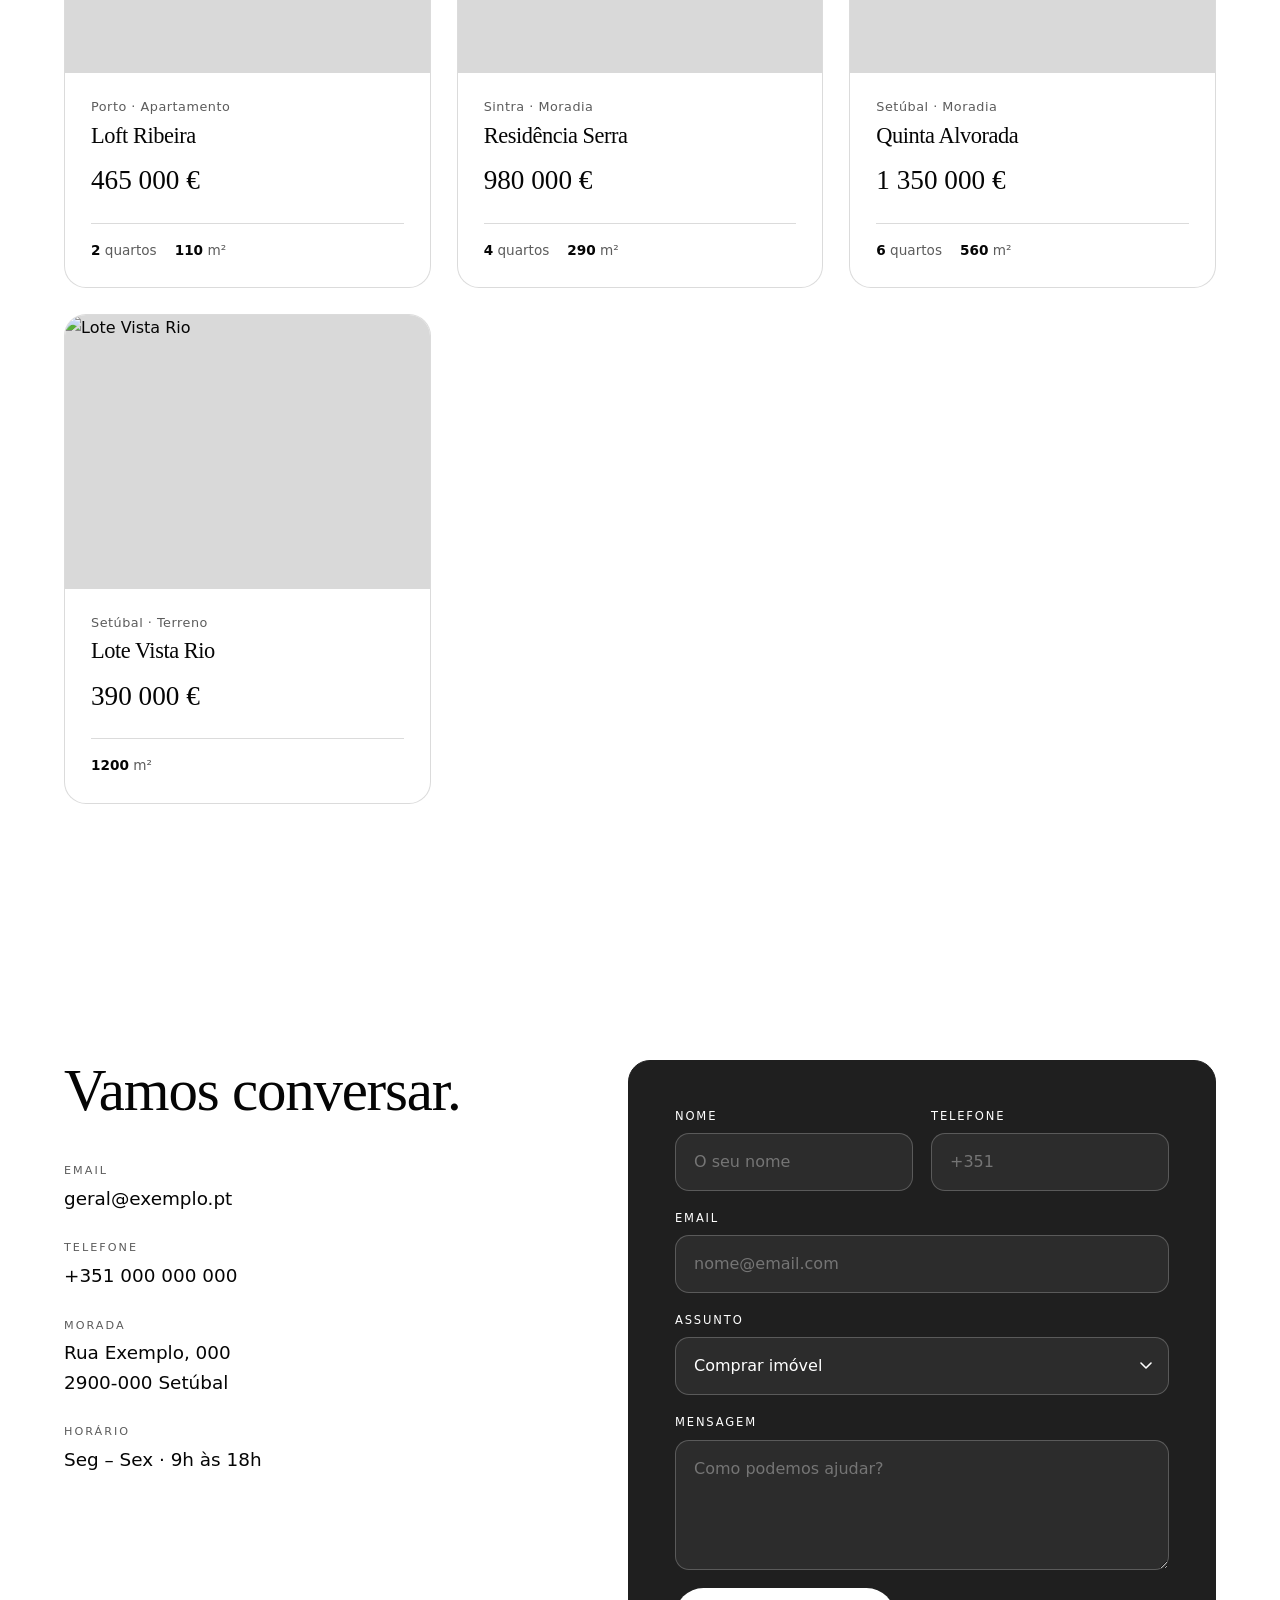
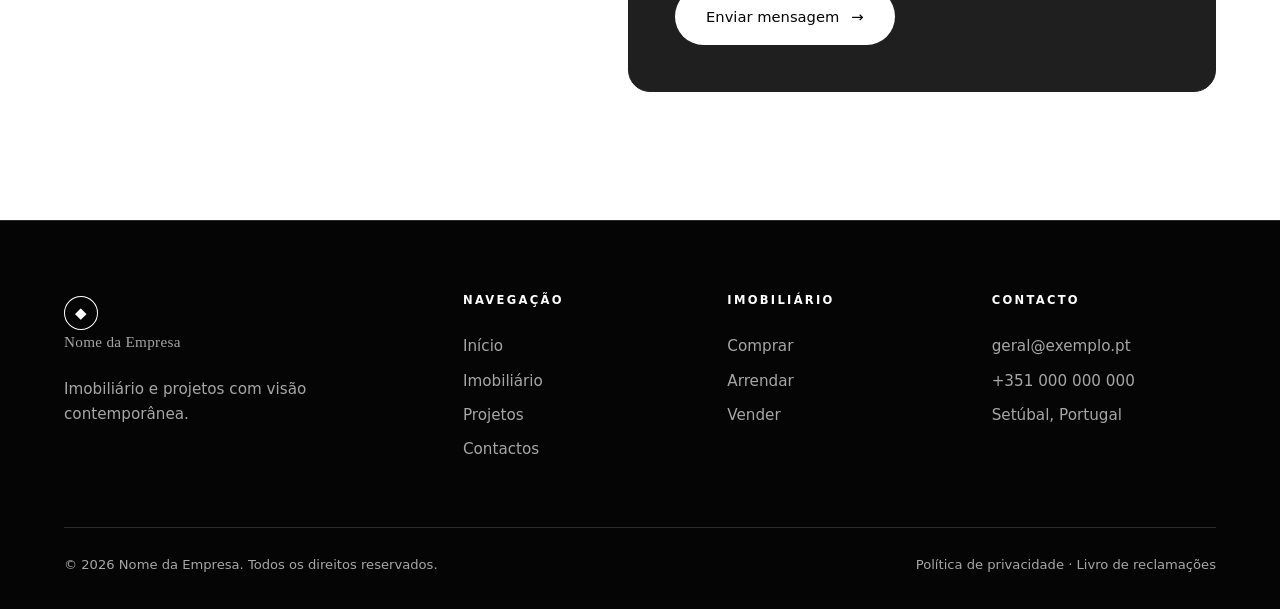
==== commit 3cc13d17: "Commit de 13 de novembro reedimensionar, e começar formacao do projeto" ====
--- a/imobiliario.html
+++ b/imobiliario.html
@@ -30,7 +30,6 @@
 <section class="hero page-hero" style="padding-bottom:130px">
   <div class="hero-bg" style="--bg-sm:url('https://images.unsplash.com/photo-1613490493576-7fde63acd811?auto=format&fit=crop&w=1200&q=80');--bg-lg:url('https://images.unsplash.com/photo-1613490493576-7fde63acd811?auto=format&fit=crop&w=2000&q=80')"></div>
   <div class="wrap">
-    <span class="eyebrow">Imobiliário</span>
     <h1>Encontre o lugar <em>certo</em>.</h1>
     <p class="lead" style="margin-top:24px;color:rgba(255,255,255,.82)">Uma seleção cuidada de imóveis, com acompanhamento em todas as fases do negócio.</p>
   </div>
@@ -59,20 +58,17 @@
 <section class="sec light" id="listings" style="margin-top:-64px;padding-top:0">
   <div class="wrap">
     <div class="listing-bar">
-      <div><span class="eyebrow" style="margin-top:100px">Portefólio</span><h2>Imóveis em <em>destaque</em></h2></div>
+      <div><h2 style="margin-top:100px">Imóveis em <em>destaque</em></h2></div>
       <span class="count" id="count"></span>
     </div>
     <div class="grid" id="grid"></div>
-    <p class="muted" style="margin-top:30px;font-size:.82rem">Imóveis apresentados a título de exemplo. Substituir pelos dados reais.</p>
   </div>
 </section>
 
 <section class="sec light" id="contactos">
   <div class="wrap contact">
     <div class="rv">
-      <span class="eyebrow">Contactos</span>
       <h2>Vamos <em>conversar</em>.</h2>
-      <p class="lead muted" style="margin-top:24px">Conte-nos o que procura. Respondemos em menos de 24 horas úteis.</p>
       <ul>
         <li><small>Email</small><span>geral@exemplo.pt</span></li>
         <li><small>Telefone</small><span>+351 000 000 000</span></li>
@@ -108,6 +104,7 @@
   </div>
 </footer>
 
+<script src="js/imoveis.js"></script>
 <script src="js/main.js"></script>
 </body>
 </html>
--- a/css/style.css
+++ b/css/style.css
@@ -26,9 +26,7 @@
 h1{font-size:clamp(2.8rem,8vw,7rem)}
 h2{font-size:clamp(2.1rem,4.6vw,4rem)}
 h3{font-size:1.5rem}
-em{font-style:italic;color:#bdbdbd}
-.light em{color:#6b6b6b}
-.hero h1 em{color:transparent;-webkit-text-stroke:1.5px #fff}
+em{font-style:normal;color:inherit}
 .eyebrow{display:inline-flex;align-items:center;gap:12px;font-size:.74rem;letter-spacing:.22em;text-transform:uppercase;color:var(--ink);margin-bottom:22px;font-weight:500}
 .light .eyebrow{color:var(--paper-ink)}
 .eyebrow::before{content:"";width:36px;height:1px;background:currentColor}
@@ -101,7 +99,6 @@
 .dark-card{background:var(--bg2);color:#fff;border-radius:var(--radius);padding:clamp(30px,6vw,80px)}
 .light .dark-card .eyebrow{color:#fff}
 .light .dark-card .muted{color:rgba(255,255,255,.7)}
-.light .dark-card em{color:#bdbdbd}
 .light .dark-card .btn-line{border-color:rgba(255,255,255,.35);color:#fff}
 .light .dark-card .btn-line:hover{background:#fff;color:#050505;border-color:#fff}
 .dark-card .img-frame{border:1px solid var(--line)}
@@ -218,7 +215,7 @@
 .contact ul{list-style:none;margin-top:40px;display:grid;gap:26px}
 .contact li small{display:block;color:var(--paper-muted);letter-spacing:.18em;text-transform:uppercase;font-size:.7rem;margin-bottom:4px;font-weight:500}
 .contact li span{font-size:1.15rem}
-form{display:grid;gap:18px;background:var(--bg);color:#fff;border:1px solid var(--bg);border-radius:var(--radius);padding:clamp(24px,4vw,46px)}
+form{display:grid;gap:18px;background:#1f1f1f;color:#fff;border:1px solid #1f1f1f;border-radius:var(--radius);padding:clamp(24px,4vw,46px)}
 form .row{display:grid;grid-template-columns:1fr 1fr;gap:18px}
 @media(max-width:560px){form .row{grid-template-columns:1fr}}
 form label{display:grid;gap:8px;font-size:.72rem;letter-spacing:.16em;text-transform:uppercase;color:#fff;font-weight:500}
@@ -283,7 +280,6 @@
 .panel h2{max-width:18ch}
 .panel p{color:rgba(255,255,255,.7);margin-top:18px;max-width:46ch}
 .panel .eyebrow{color:#fff}
-.panel em{color:#bdbdbd}
 .panel .btn-primary{background:#fff;color:#050505}
 .panel .btn-primary:hover{background:#e4e4e4}
 @media(max-width:640px){.panel{flex-direction:column;align-items:stretch}.panel .btn{justify-content:center}}
@@ -382,4 +378,164 @@
   .work .meta .go{opacity:1;transform:none}
 }
 
+/* ==========================================================
+   Página de imóvel (imovel.html)
+   ========================================================== */
+.nav.solid::before{opacity:1}
+.detail{padding-top:clamp(104px,13vw,140px);background:#f0f2f5}
+.crumbs{display:flex;flex-wrap:wrap;align-items:center;gap:8px;font-size:.82rem;color:var(--paper-muted);margin-bottom:22px}
+.crumbs a:hover{color:var(--paper-ink)}
+
+.gallery{display:grid;grid-template-columns:2fr 1fr;grid-template-rows:1fr 1fr;gap:14px;height:clamp(280px,46vw,560px)}
+.gallery button{padding:0;border-radius:10px;overflow:hidden;background:#d9d9d9;position:relative;min-height:0}
+.gallery button img{width:100%;height:100%;object-fit:cover;transition:transform 1s var(--ease)}
+.gallery button:hover img{transform:scale(1.04)}
+.gallery .g-main{grid-row:1/3}
+@media(max-width:640px){
+  .gallery{grid-template-columns:1fr 1fr;grid-template-rows:auto;height:auto;gap:10px}
+  .gallery .g-main{grid-column:1/-1;grid-row:auto;aspect-ratio:4/3}
+  .gallery button:not(.g-main){aspect-ratio:4/3}
+}
+
+.d-layout{display:grid;grid-template-columns:minmax(0,1fr) 380px;gap:20px;margin-top:20px;align-items:start}
+@media(max-width:980px){.d-layout{grid-template-columns:1fr}}
+.d-main{display:grid;gap:20px;min-width:0}
+.d-card{background:#fff;border-radius:10px;padding:clamp(22px,3vw,36px)}
+.d-card h1{font-family:var(--sans);font-size:clamp(1.05rem,1.6vw,1.25rem);font-weight:400;letter-spacing:0;line-height:1.4}
+.d-card h2{font-family:var(--sans);font-size:clamp(1.3rem,2vw,1.55rem);font-weight:600;letter-spacing:-.01em;line-height:1.2;margin-bottom:22px}
+.d-pricerow{display:flex;align-items:baseline;gap:12px 32px;flex-wrap:wrap;margin-top:18px}
+.d-price{font-family:var(--sans);font-weight:700;font-size:clamp(2.2rem,4vw,3rem);line-height:1;letter-spacing:-.02em}
+.d-price small{font-size:.4em;font-weight:500;color:var(--paper-muted);letter-spacing:0}
+.d-loc{display:flex;align-items:center;gap:10px;margin-top:26px;padding-top:24px;border-top:1px solid var(--paper-line);font-weight:600}
+.d-loc svg{flex:none}
+.facts div{display:grid;grid-template-columns:1fr 1fr;gap:16px;padding:16px 0;border-bottom:1px solid #d2d2d2;font-size:.98rem}
+.facts div:last-child{border-bottom:0}
+.facts b{font-weight:400}
+.facts .nd{color:var(--paper-muted)}
+.d-desc p{max-width:68ch;color:#333;margin-bottom:16px}
+.d-ref{margin-top:26px;font-size:.85rem;color:var(--paper-muted)}
+.amen{display:flex;flex-wrap:wrap;gap:10px}
+.amen span{padding:10px 18px;border-radius:999px;border:1px solid var(--paper-line);font-size:.9rem}
+.map{border-radius:10px;overflow:hidden;aspect-ratio:16/9;background:#eee}
+.map iframe{width:100%;height:100%;border:0;display:block}
+.aside{position:sticky;top:96px;display:grid;gap:20px;scroll-margin-top:96px}
+@media(max-width:980px){.aside{position:static}}
+.aside form{background:#fff;color:var(--paper-ink);border:1px solid #c4ced4;border-radius:10px;padding:26px;gap:16px}
+.aside form h3{font-family:var(--sans);font-size:1.2rem;font-weight:600;letter-spacing:0}
+.aside form label{color:var(--paper-ink);text-transform:none;letter-spacing:0;font-size:.9rem;font-weight:500}
+.aside form input,.aside form textarea{color:var(--paper-ink);background:#fff;border:1px solid #9aa5ab;border-radius:8px;min-height:48px}
+.aside form input:focus,.aside form textarea:focus{background:#fff;border-color:#050505}
+.aside form textarea{min-height:120px}
+.aside .form-ok{color:var(--paper-ink)}
+.light .aside form .btn-primary{background:#050505;color:#fff;justify-content:center}
+.light .aside form .btn-primary:hover{background:#2b2b2b}
+.aside .box{display:grid;gap:6px;background:#fff;border-radius:10px;padding:22px 26px}
+.aside .box small{font-size:.7rem;letter-spacing:.18em;text-transform:uppercase;color:var(--paper-muted);font-weight:500}
+.aside .box a:hover{text-decoration:underline}
+.d-similar{margin-top:56px}
+.d-similar h2{font-family:var(--sans);font-weight:600;letter-spacing:-.01em;font-size:clamp(1.4rem,2.4vw,1.8rem);margin-bottom:24px}
+
+/* ==========================================================
+   Seletor de idioma (bandeiras)
+   ========================================================== */
+.menu{margin-left:auto}
+.lang{position:relative;margin-left:14px;z-index:60}
+.lang-btn{display:flex;align-items:center;gap:10px;padding:8px 10px;border:1.5px solid rgba(255,255,255,.35);border-radius:8px;transition:border-color .3s}
+.lang-btn:hover,.lang.open .lang-btn{border-color:#fff}
+.lang-flag{width:28px;height:20px;object-fit:cover;border-radius:2px;display:block}
+.lang-caret{width:0;height:0;border-left:5px solid transparent;border-right:5px solid transparent;border-top:6px solid #fff;transition:transform .25s var(--ease)}
+.lang.open .lang-caret{transform:rotate(180deg)}
+.lang-list{position:absolute;right:0;top:calc(100% + 10px);width:240px;max-height:min(340px,70vh);overflow-y:auto;list-style:none;background:#fff;color:var(--paper-ink);border-radius:12px;padding:6px 0;box-shadow:0 20px 50px -10px rgba(0,0,0,.45);display:none}
+.lang.open .lang-list{display:block}
+.lang-list li{display:flex;align-items:center;gap:18px;padding:12px 20px;cursor:pointer;font-size:1.05rem;outline:none}
+.lang-list li:hover,.lang-list li:focus-visible,.lang-list li[aria-selected="true"]{background:#f4f4f2}
+.lang-list img{width:36px;height:24px;object-fit:cover;flex:none;border-radius:2px;box-shadow:0 0 0 1px rgba(0,0,0,.1)}
+.lang-list .tick{margin-left:auto;visibility:hidden;flex:none}
+.lang-list li[aria-selected="true"] .tick{visibility:visible}
+@media(max-width:860px){.lang{margin-left:auto;margin-right:12px}}
+
+/* Topo claro e desvanecido (projetos.html): mantém a imagem de fundo, com véu branco por cima */
+.hero-soft::after{background:linear-gradient(180deg,rgba(247,246,243,.8) 0%,rgba(247,246,243,.88) 55%,rgba(247,246,243,.96) 100%)}
+.hero-soft .hero-bg{filter:saturate(.6)}
+.hero-soft h1{color:#3a3a3a}
+.hero-soft p.lead{color:#3a3a3a;margin-top:24px}
+
+/* Vídeo de apresentação (projetos.html) */
+.video-frame{border-radius:var(--radius);overflow:hidden;aspect-ratio:16/9;background:#1a1a1a;border:1px solid var(--line);box-shadow:0 40px 80px -40px rgba(255,255,255,.12)}
+.video-frame video{width:100%;height:100%;object-fit:cover;display:block}
+.showcase h2{max-width:16ch}
+.showcase-col{max-width:860px}
+.showcase-col .video-frame{max-width:560px;margin:44px 0}
+
+/* ==========================================================
+   Lista do campo "Assunto" (formulário de contactos)
+   ========================================================== */
+/* Em qualquer browser: lista escura em vez de branca/azul (Chrome, Edge) */
+.contact form select option{background:#262626;color:#fff}
+
+/* Chrome/Edge recentes: lista totalmente personalizada; os outros mantêm a lista nativa */
+@supports (appearance:base-select){
+  .contact form select,
+  .contact form select::picker(select){appearance:base-select}
+
+  .contact form select{display:flex;align-items:center;justify-content:space-between;gap:12px;background-image:none;padding-right:18px;cursor:pointer;transition:border-color .3s,background .3s}
+  .contact form select:hover{border-color:rgba(255,255,255,.4)}
+  .contact form select:open,.contact form select:focus-visible{border-color:#fff;background-color:rgba(255,255,255,.1)}
+  .contact form select::picker-icon{color:#fff;font-size:.7rem;transition:rotate .25s var(--ease)}
+  .contact form select:open::picker-icon{rotate:180deg}
+
+  /* painel da lista */
+  .contact form select::picker(select){
+    background:#2a2a2a;border:1px solid rgba(255,255,255,.16);border-radius:16px;padding:8px;margin-block:8px;
+    min-inline-size:anchor-size(width);box-shadow:0 30px 60px -20px rgba(0,0,0,.75);
+    opacity:0;transform:translateY(-6px);
+    transition:opacity .22s ease,transform .22s var(--ease),overlay .22s allow-discrete,display .22s allow-discrete;
+  }
+  .contact form select::picker(select):popover-open{opacity:1;transform:none}
+  @starting-style{.contact form select::picker(select):popover-open{opacity:0;transform:translateY(-6px)}}
+
+  /* opções */
+  .contact form select option{display:flex;align-items:center;gap:12px;padding:13px 14px;border-radius:10px;background:transparent;color:rgba(255,255,255,.88);font-size:1rem;letter-spacing:0;text-transform:none;cursor:pointer;transition:background .2s,color .2s}
+  .contact form select option:hover,.contact form select option:focus-visible{background:rgba(255,255,255,.1);color:#fff}
+  .contact form select option:checked{background:rgba(255,255,255,.16);color:#fff}
+  .contact form select option::checkmark{order:2;margin-inline-start:auto;font-size:.85rem;color:#fff}
+}
+
+/* ==========================================================
+   Responsivo fluido (redimensionar janela / telemóvel / tablet)
+   ========================================================== */
+img,video,iframe,svg{max-width:100%}
+h1,h2,h3,p,li{overflow-wrap:break-word}
+/* os blocos dentro do topo (flex) ficam sempre presos à largura do ecrã */
+.hero>.wrap{width:100%;min-width:0}
+.split>*{min-width:0}
+.video-frame{width:100%;max-width:100%}
+
+/* Tablet */
+@media(max-width:900px){
+  .page-hero{min-height:clamp(320px,46svh,460px)}
+  .showcase h2{max-width:none}
+}
+
+/* Telemóvel: topo baixo (não ocupa o ecrã todo) e título que cabe na largura */
+@media(max-width:640px){
+  .page-hero{min-height:auto;padding:clamp(120px,30vw,136px) 0 40px}
+  .page-hero h1,.hero-soft h1{font-size:clamp(1.9rem,9vw,2.8rem);line-height:1.08}
+  .hero-soft p.lead{margin-top:14px;font-size:1rem}
+  .showcase.sec{padding:48px 0}
+  .showcase-col .video-frame{margin:30px 0}
+  .video-frame{border-radius:14px}
+}
+
+/* Ecrãs muito pequenos: cabeçalho mais compacto */
+@media(max-width:400px){
+  .logo{font-size:1rem;gap:8px}
+  .logo i{width:26px;height:26px;font-size:.75rem}
+  .lang{margin-right:8px}
+  .lang-btn{padding:6px 8px;gap:8px}
+  .lang-flag{width:24px;height:17px}
+  .burger{width:40px;height:40px}
+}
+
+
 @media(prefers-reduced-motion:reduce){*{animation:none!important;transition:none!important}.rv{opacity:1;transform:none}}
